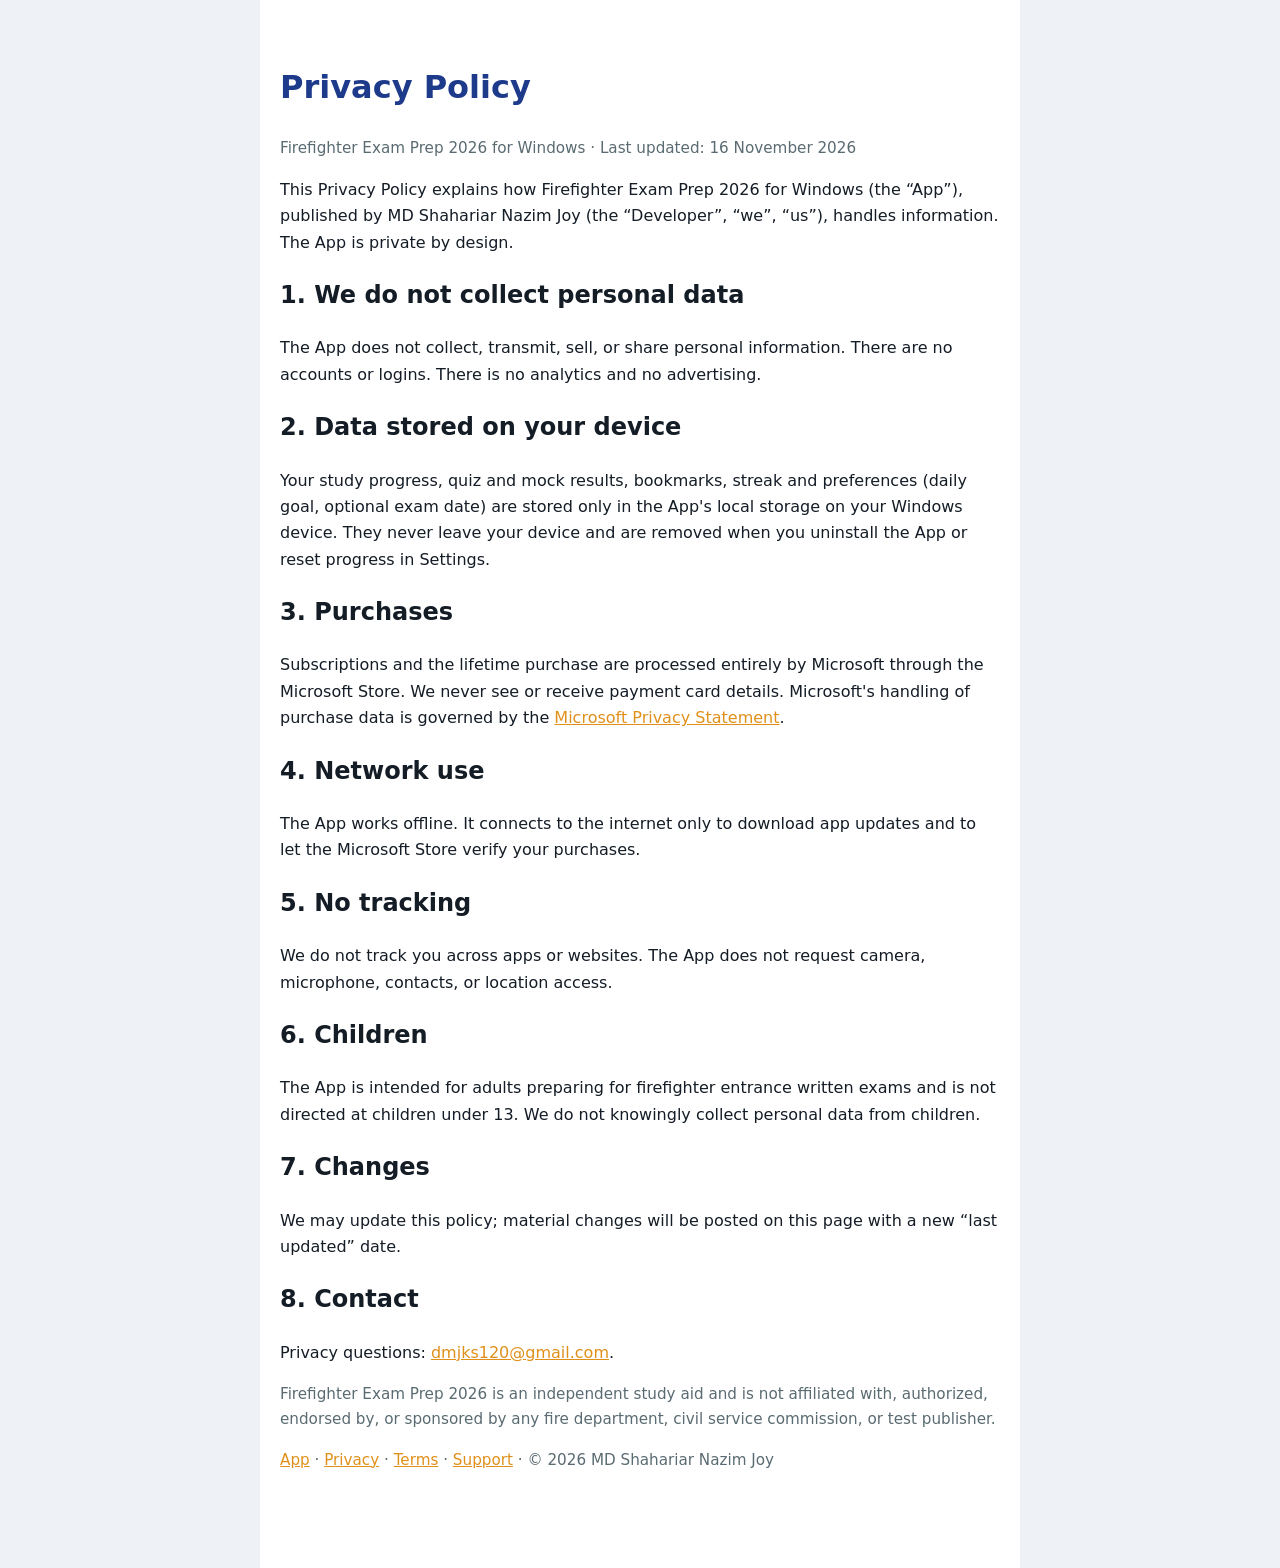
==== privacy.html @ afc382b2 "Firefighter Exam Prep 2026 for Windows: PWA port of the iOS app Co-Authored-By: Claude Opus 5.5 <nor" ====
<!doctype html><html lang="en"><head><meta charset="utf-8"><meta name="viewport" content="width=device-width,initial-scale=1"><title>Privacy Policy · Firefighter Exam Prep 2026 for Windows</title>
<style>:root{color-scheme:light dark}body{margin:0;font-family:"Segoe UI",system-ui,sans-serif;line-height:1.65;color:#141C26;background:#eef2f6}main{max-width:720px;margin:0 auto;padding:40px 20px 80px;background:#fff}h1{color:#1E3A8A}a{color:#E0901A}.muted{color:#5a6b72;font-size:.95rem}
@media(prefers-color-scheme:dark){body{background:#0f1519;color:#e8eef2}main{background:#182127}h1{color:#7FA3CF}a{color:#F5B54A}.muted{color:#97a6ae}}</style></head><body><main>
<h1>Privacy Policy</h1><p class="muted">Firefighter Exam Prep 2026 for Windows · Last updated: 16 November 2026</p>
<p>This Privacy Policy explains how Firefighter Exam Prep 2026 for Windows (the “App”), published by MD Shahariar Nazim Joy (the “Developer”, “we”, “us”), handles information. The App is private by design.</p>
<h2>1. We do not collect personal data</h2><p>The App does not collect, transmit, sell, or share personal information. There are no accounts or logins. There is no analytics and no advertising.</p>
<h2>2. Data stored on your device</h2><p>Your study progress, quiz and mock results, bookmarks, streak and preferences (daily goal, optional exam date) are stored only in the App's local storage on your Windows device. They never leave your device and are removed when you uninstall the App or reset progress in Settings.</p>
<h2>3. Purchases</h2><p>Subscriptions and the lifetime purchase are processed entirely by Microsoft through the Microsoft Store. We never see or receive payment card details. Microsoft's handling of purchase data is governed by the <a href="https://privacy.microsoft.com/privacystatement">Microsoft Privacy Statement</a>.</p>
<h2>4. Network use</h2><p>The App works offline. It connects to the internet only to download app updates and to let the Microsoft Store verify your purchases.</p>
<h2>5. No tracking</h2><p>We do not track you across apps or websites. The App does not request camera, microphone, contacts, or location access.</p>
<h2>6. Children</h2><p>The App is intended for adults preparing for firefighter entrance written exams and is not directed at children under 13. We do not knowingly collect personal data from children.</p>
<h2>7. Changes</h2><p>We may update this policy; material changes will be posted on this page with a new “last updated” date.</p>
<h2>8. Contact</h2><p>Privacy questions: <a href="mailto:dmjks120@gmail.com">dmjks120@gmail.com</a>.</p>
<p class="muted">Firefighter Exam Prep 2026 is an independent study aid and is not affiliated with, authorized, endorsed by, or sponsored by any fire department, civil service commission, or test publisher.</p><p class="muted"><a href="./">App</a> · <a href="privacy.html">Privacy</a> · <a href="terms.html">Terms</a> · <a href="support.html">Support</a> · © 2026 MD Shahariar Nazim Joy</p></main></body></html>
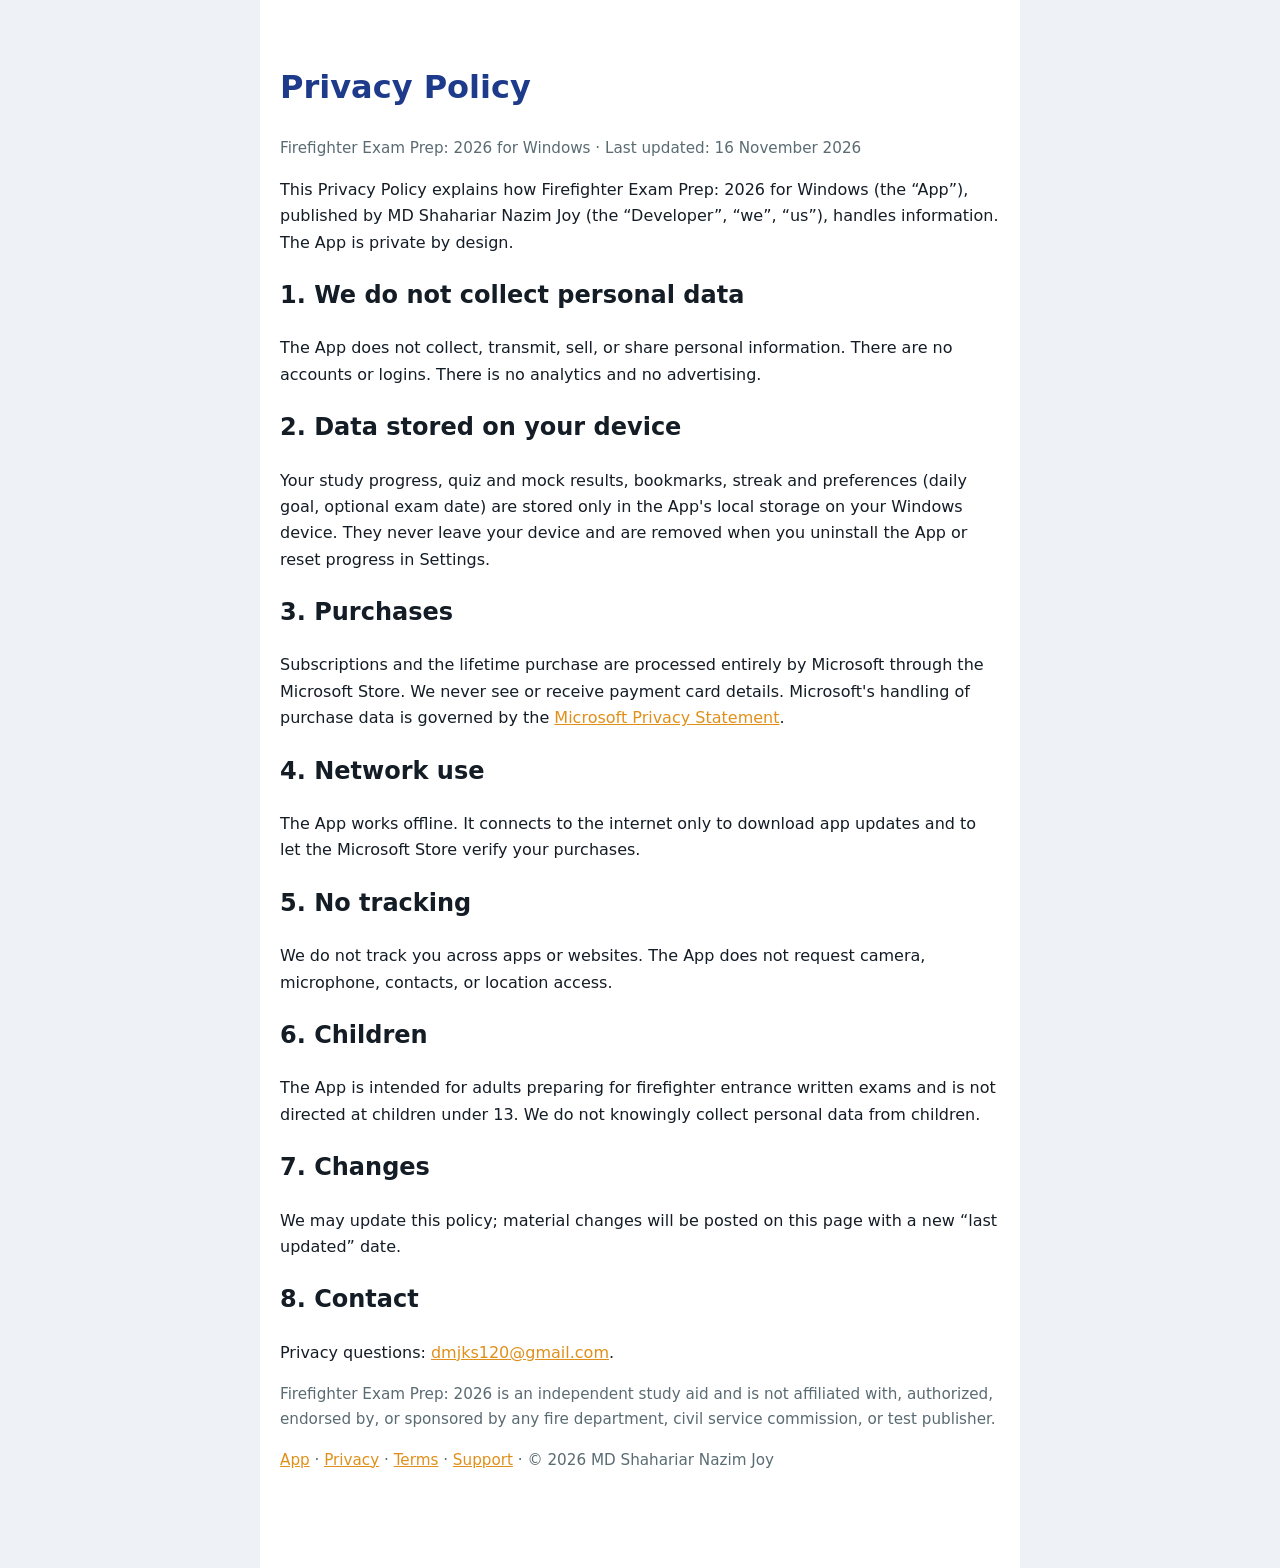
==== commit 5955f848: "Match the Store name and set Microsoft Store ID 9NXWB06Q1WC2 Co-Authored-By: Claude Opus 5.5 <norepl" ====
--- a/privacy.html
+++ b/privacy.html
@@ -1,8 +1,8 @@
-<!doctype html><html lang="en"><head><meta charset="utf-8"><meta name="viewport" content="width=device-width,initial-scale=1"><title>Privacy Policy · Firefighter Exam Prep 2026 for Windows</title>
+<!doctype html><html lang="en"><head><meta charset="utf-8"><meta name="viewport" content="width=device-width,initial-scale=1"><title>Privacy Policy · Firefighter Exam Prep: 2026 for Windows</title>
 <style>:root{color-scheme:light dark}body{margin:0;font-family:"Segoe UI",system-ui,sans-serif;line-height:1.65;color:#141C26;background:#eef2f6}main{max-width:720px;margin:0 auto;padding:40px 20px 80px;background:#fff}h1{color:#1E3A8A}a{color:#E0901A}.muted{color:#5a6b72;font-size:.95rem}
 @media(prefers-color-scheme:dark){body{background:#0f1519;color:#e8eef2}main{background:#182127}h1{color:#7FA3CF}a{color:#F5B54A}.muted{color:#97a6ae}}</style></head><body><main>
-<h1>Privacy Policy</h1><p class="muted">Firefighter Exam Prep 2026 for Windows · Last updated: 16 November 2026</p>
-<p>This Privacy Policy explains how Firefighter Exam Prep 2026 for Windows (the “App”), published by MD Shahariar Nazim Joy (the “Developer”, “we”, “us”), handles information. The App is private by design.</p>
+<h1>Privacy Policy</h1><p class="muted">Firefighter Exam Prep: 2026 for Windows · Last updated: 16 November 2026</p>
+<p>This Privacy Policy explains how Firefighter Exam Prep: 2026 for Windows (the “App”), published by MD Shahariar Nazim Joy (the “Developer”, “we”, “us”), handles information. The App is private by design.</p>
 <h2>1. We do not collect personal data</h2><p>The App does not collect, transmit, sell, or share personal information. There are no accounts or logins. There is no analytics and no advertising.</p>
 <h2>2. Data stored on your device</h2><p>Your study progress, quiz and mock results, bookmarks, streak and preferences (daily goal, optional exam date) are stored only in the App's local storage on your Windows device. They never leave your device and are removed when you uninstall the App or reset progress in Settings.</p>
 <h2>3. Purchases</h2><p>Subscriptions and the lifetime purchase are processed entirely by Microsoft through the Microsoft Store. We never see or receive payment card details. Microsoft's handling of purchase data is governed by the <a href="https://privacy.microsoft.com/privacystatement">Microsoft Privacy Statement</a>.</p>
@@ -11,4 +11,4 @@
 <h2>6. Children</h2><p>The App is intended for adults preparing for firefighter entrance written exams and is not directed at children under 13. We do not knowingly collect personal data from children.</p>
 <h2>7. Changes</h2><p>We may update this policy; material changes will be posted on this page with a new “last updated” date.</p>
 <h2>8. Contact</h2><p>Privacy questions: <a href="mailto:dmjks120@gmail.com">dmjks120@gmail.com</a>.</p>
-<p class="muted">Firefighter Exam Prep 2026 is an independent study aid and is not affiliated with, authorized, endorsed by, or sponsored by any fire department, civil service commission, or test publisher.</p><p class="muted"><a href="./">App</a> · <a href="privacy.html">Privacy</a> · <a href="terms.html">Terms</a> · <a href="support.html">Support</a> · © 2026 MD Shahariar Nazim Joy</p></main></body></html>
+<p class="muted">Firefighter Exam Prep: 2026 is an independent study aid and is not affiliated with, authorized, endorsed by, or sponsored by any fire department, civil service commission, or test publisher.</p><p class="muted"><a href="./">App</a> · <a href="privacy.html">Privacy</a> · <a href="terms.html">Terms</a> · <a href="support.html">Support</a> · © 2026 MD Shahariar Nazim Joy</p></main></body></html>
